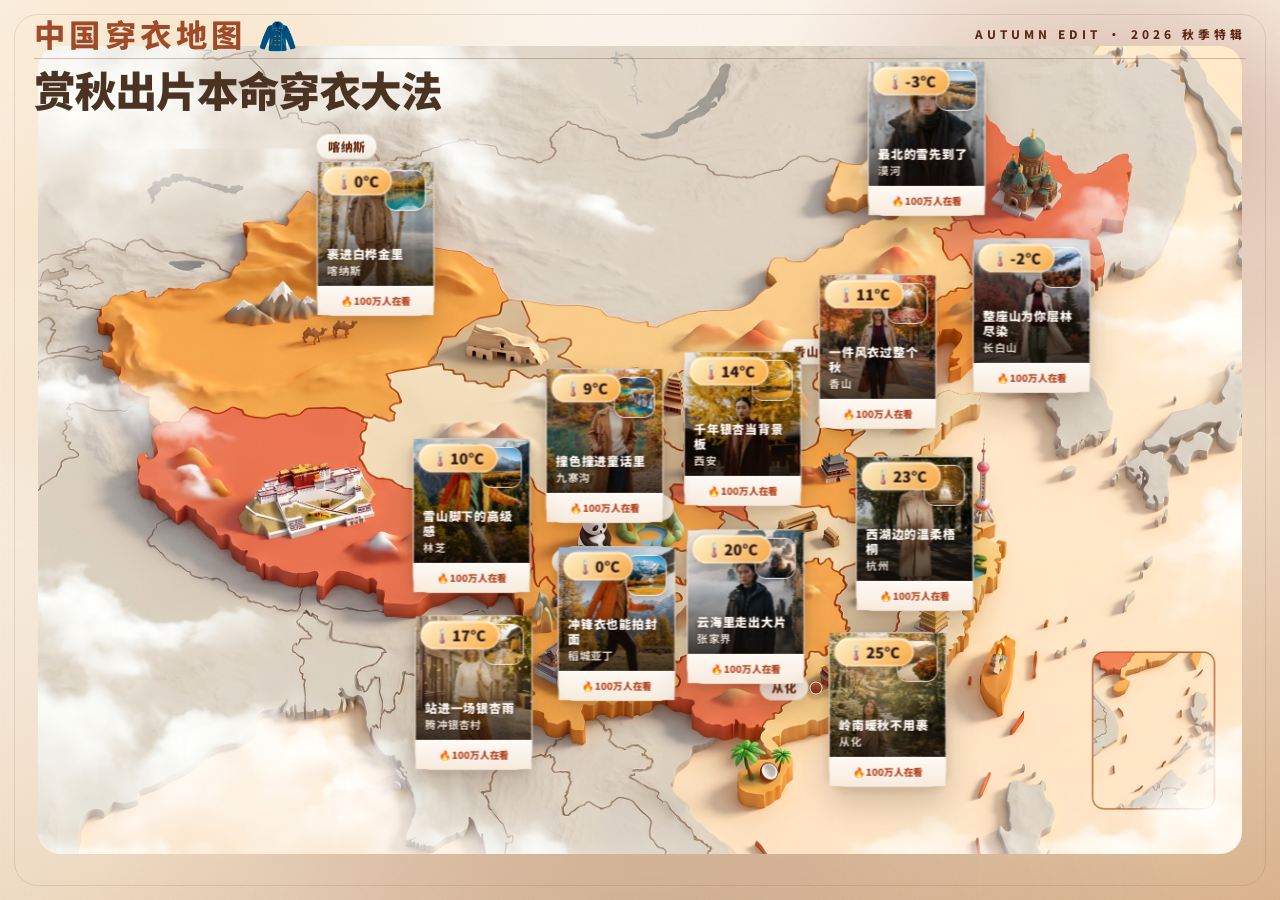
==== 200.html @ ecf8e958 "fix: allow outfit keywords to wrap Co-Authored-By: Aime <aime@bytedance.com> Change-Id: Ie2a9d6e471a" ====
<!DOCTYPE html>
<html lang="zh-CN">
<head>
  <meta charset="UTF-8" />
  <meta name="viewport" content="width=device-width, initial-scale=1.0" />
  <title>中国穿衣地图 🧥</title>
  <link rel="stylesheet" href="./styles.css?v=20260612-ui2" />
</head>
<body>
  <main class="landing-page">
    <div class="page-glow page-glow-left"></div>
    <div class="page-glow page-glow-right"></div>

    <div class="leaf leaf-a">🍁</div>
    <div class="leaf leaf-b">🍁</div>
    <div class="leaf leaf-c">🍁</div>
    <div class="leaf leaf-d">🍁</div>
    <div class="leaf leaf-e">🍁</div>

    <header class="hero-head">
      <div class="masthead-bar">
        <p class="map-name">中国穿衣地图 🧥</p>
        <p class="masthead-kicker">AUTUMN EDIT · 2026 秋季特辑</p>
      </div>
      <h1 class="main-title">赏秋出片本命穿衣大法</h1>
    </header>

    <section class="map-stage" id="mapStage">
      <div id="chinaMap" class="china-map" aria-label="中国地图与 TOP15 赏秋目的地"></div>
    </section>
  </main>

  <section class="detail-screen hidden" id="detailScreen">
    <div class="detail-backdrop"></div>
    <div class="detail-card-shell">
      <button class="back-btn" id="backBtn"><span class="back-btn-icon" aria-hidden="true">←</span>返回赏秋地图</button>
      <article class="travel-card travel-card-modal">
        <div class="travel-card-visual">
          <div class="scenic-frame">
            <div class="scenic-image" id="scenicImage"></div>
            <div class="scene-badge" id="sceneBadge"></div>
            <div class="scene-caption" id="sceneCaption"></div>
          </div>
          <div class="look-frame">
            <div class="look-photo-wrap">
              <img class="look-photo" id="lookImage" alt="出片 LOOK" />
              <span class="look-tag">本命穿搭</span>
            </div>
            <div class="look-copy">
              <p class="detail-kicker">OOTD 风格</p>
              <h3 id="lookTitle"></h3>
              <p id="lookDesc"></p>
            </div>
          </div>
        </div>
        <div class="travel-card-copy">
          <div class="travel-card-head">
            <div>
              <p class="detail-kicker" id="detailRegion"></p>
              <h2 id="detailTitle"></h2>
            </div>
            <div class="detail-time" id="detailTime"></div>
          </div>
          <p class="detail-summary" id="detailSummary"></p>
          <div class="detail-tags" id="detailTags"></div>
          <div class="detail-grid poster-grid">
            <article>
              <small>具体地址</small>
              <strong id="detailAddress"></strong>
            </article>
            <article>
              <small>最佳赏秋时间</small>
              <strong id="detailWindow"></strong>
            </article>
            <article>
              <small>穿搭关键词</small>
              <strong id="detailAdvice"></strong>
            </article>
          </div>
          <div class="detail-actions">
            <button class="detail-btn">🤝 测测我的天选之城</button>
            <button class="detail-btn">😝 测测我的本命穿搭</button>
          </div>
          <div class="commerce-products hidden" id="commerceProducts"></div>
        </div>
      </article>
    </div>
  </section>

  <script src="./app.js?v=20260612-ui3"></script>
</body>
</html>
---- styles.css ----
@import url('https://fonts.googleapis.com/css2?family=Noto+Sans+SC:wght@900&display=swap');

:root {
  --bg-top: #f7efe5;
  --bg-bottom: #d9b894;
  --ink: #241814;
  --muted: #6b5549;
  --accent: #9f4a28;
  --accent-deep: #5f2415;
  --gold: #d5a258;
  --line: rgba(95, 52, 28, 0.16);
  --panel: rgba(255, 250, 245, 0.78);
  --shadow: 0 42px 120px rgba(52, 25, 12, 0.24);
}

* { box-sizing: border-box; }
html, body { margin: 0; min-height: 100%; }
body {
  font-family: 'Noto Sans SC', sans-serif;
  color: var(--ink);
  background:
    radial-gradient(ellipse 60% 54% at 12% 6%, rgba(244, 209, 153, 0.46), transparent 56%),
    radial-gradient(ellipse 40% 38% at 84% 10%, rgba(125, 45, 26, 0.22), transparent 58%),
    radial-gradient(ellipse 62% 44% at 48% 78%, rgba(165, 83, 46, 0.22), transparent 62%),
    linear-gradient(180deg, rgba(255,248,241,0.68), rgba(255,248,241,0.08)),
    linear-gradient(145deg, #fcf6ee 0%, #f2dfc7 42%, #d8b18a 100%);
  overflow-x: hidden;
}
body::before {
  content: '';
  position: fixed;
  inset: 0;
  pointer-events: none;
  z-index: -2;
  background:
    linear-gradient(120deg, rgba(255,255,255,0.28), transparent 34%),
    linear-gradient(300deg, rgba(78, 24, 14, 0.10), transparent 36%),
    repeating-linear-gradient(90deg, rgba(255,255,255,0.05) 0 1px, transparent 1px 140px);
  mix-blend-mode: soft-light;
}
body::after {
  content: '';
  position: fixed;
  inset: 0;
  pointer-events: none;
  z-index: -1;
  background:
    radial-gradient(circle at 50% 16%, rgba(255,250,245,0.52), transparent 34%),
    radial-gradient(circle at 50% 120%, rgba(88,39,22,0.16), transparent 46%);
}
button { font: inherit; }

.landing-page {
  position: relative;
  height: 100vh;
  min-height: 0;
  padding: 14px;
  overflow: hidden;
  display: flex;
  flex-direction: column;
  justify-content: flex-start;
  isolation: isolate;
}
/* 纸质颗粒：让底色像高级杂志的哑光纸 */
.landing-page::before {
  content: '';
  position: absolute;
  inset: 0;
  z-index: 0;
  pointer-events: none;
  background-image: url("data:image/svg+xml,%3Csvg xmlns='http://www.w3.org/2000/svg' width='180' height='180'%3E%3Cfilter id='n'%3E%3CfeTurbulence type='fractalNoise' baseFrequency='0.82' numOctaves='2' stitchTiles='stitch'/%3E%3C/filter%3E%3Crect width='100%25' height='100%25' filter='url(%23n)'/%3E%3C/svg%3E");
  opacity: 0.055;
  mix-blend-mode: multiply;
}
/* 印刷开本细边框，强化杂志页质感 */
.landing-page::after {
  content: '';
  position: absolute;
  inset: 14px;
  z-index: 5;
  pointer-events: none;
  border: 1px solid rgba(122, 74, 43, 0.15);
  border-radius: 24px;
}
.page-glow {
  position: fixed;
  width: 320px;
  height: 320px;
  border-radius: 50%;
  filter: blur(42px);
  pointer-events: none;
  opacity: 0.5;
}
.page-glow-left { left: -100px; top: 18vh; background: rgba(232, 172, 92, 0.28); }
.page-glow-right { right: -90px; top: 6vh; background: rgba(122, 38, 28, 0.20); }

.leaf {
  position: absolute;
  z-index: 1;
  font-size: 34px;
  opacity: 0.52;
  filter: drop-shadow(0 8px 12px rgba(111, 64, 35, 0.16));
  pointer-events: none;
  animation: leafFloat 8s ease-in-out infinite;
}
.leaf-a { top: 124px; right: 240px; animation-delay: 0s; }
.leaf-b { top: 220px; right: 92px; font-size: 28px; animation-delay: 1.1s; }
.leaf-c { bottom: 168px; left: 54px; font-size: 26px; animation-delay: 1.8s; }
.leaf-d { bottom: 92px; right: 180px; font-size: 30px; animation-delay: 2.6s; }
.leaf-e { top: 340px; left: 220px; font-size: 24px; animation-delay: 3.4s; }
@keyframes leafFloat {
  0%, 100% { transform: translateY(0) rotate(-8deg); opacity: 0.42; }
  50% { transform: translateY(-10px) rotate(7deg); opacity: 0.68; }
}

.hero-head {
  position: relative;
  top: auto;
  left: auto;
  right: auto;
  z-index: 6;
  display: flex;
  flex-direction: column;
  align-items: flex-start;
  padding: 4px 20px 0;
  pointer-events: none;
  flex-shrink: 0;
}
/* 顶部眉栏：左 = 中国穿衣地图，右 = AUTUMN EDIT 英文眉题（杂志式横向版式） */
.masthead-bar {
  display: flex;
  justify-content: space-between;
  align-items: center;
  gap: 16px;
  width: 100%;
  padding-bottom: 9px;
  border-bottom: 1px solid rgba(122, 74, 43, 0.32);
  margin-bottom: 10px;
}
.masthead-kicker {
  margin: 0;
  display: block;
  color: var(--accent-deep);
  font-size: clamp(11.5px, 0.92vw, 14px);
  font-weight: 800;
  letter-spacing: 0.34em;
  text-transform: uppercase;
  padding: 0;
  border-bottom: none;
}
.map-name {
  margin: 0;
  color: var(--accent);
  font-size: clamp(24px, 2.45vw, 38px);
  font-weight: 800;
  letter-spacing: 0.14em;
  line-height: 1;
  text-align: right;
}
.main-title {
  margin: 0;
  max-width: min(72vw, 720px);
  color: #4A3322;
  font-family: 'Noto Sans SC', 'Arial Narrow', 'Helvetica Neue Condensed', 'Impact', sans-serif;
  font-size: clamp(32px, 3.25vw, 50px);
  font-weight: 900;
  font-stretch: condensed;
  letter-spacing: -0.02em;
  line-height: 0.98;
  white-space: nowrap;
  text-rendering: geometricPrecision;
  -webkit-font-smoothing: antialiased;
}
.map-stage {
  position: absolute;
  inset: 0;
  width: 100%;
  height: 100%;
  min-height: 0;
  margin: 0;
  overflow: hidden;
  z-index: 2;
  display: flex;
  align-items: center;
  justify-content: center;
}
.china-map {
  position: relative;
  width: 100%;
  height: 100%;
  overflow: visible;
  display: flex;
  align-items: center;
  justify-content: center;
}
.map-shell {
  position: relative;
  /* 整体「包含式」适配：把整张地图（含最南端从化、腾冲卡片）等比缩小，
     完整收进桌面一屏 (100vh) 内并居中展示；0.94 为四周留白系数。
     缩放只改变 .map-shell 的外部尺寸，内部底图、引线、卡片、点位
     仍以同一坐标容器等比联动，相对位置保持不变。 */
  width: min(calc(100vw * 0.94), calc(100vh * 0.94 * 1.490566));
  height: min(calc(100vh * 0.94), calc(100vw * 0.94 / 1.490566));
  max-width: none;
  max-height: none;
  aspect-ratio: 2528 / 1696;
  overflow: visible;
  -webkit-mask-image: none;
  mask-image: none;
}
/* 顶层角色图层：与 .map-shell 完全等尺寸、同样居中叠放，但脱离地图的 stacking context，
   z-index 设为页面内最高层，确保兜兜与小女孩全屏跑动时不被标题、卡片、任何组件遮挡。 */
.runner-layer {
  position: absolute;
  left: 50%;
  top: 50%;
  width: min(calc(100vw * 0.94), calc(100vh * 0.94 * 1.490566));
  height: min(calc(100vh * 0.94), calc(100vw * 0.94 / 1.490566));
  transform: translate(-50%, -50%);
  pointer-events: none;
  overflow: visible;
  z-index: 9999;
}
/* 地图底图、SVG 引线、HTML 卡片与点位都挂在 .map-shell 内，随同一个坐标容器整体等比放大。 */
.map-base {
  display: block;
  width: 100%;
  height: 100%;
  object-fit: contain;
  border-radius: 22px;
  mix-blend-mode: normal;
  filter: saturate(1.05) contrast(1.02);
}
.map-overlay {
  position: absolute;
  inset: 0;
  width: 100%;
  height: 100%;
}
.map-overlay { pointer-events: none; }
.map-card-layer { pointer-events: none; }

.map-cards-html {
  position: absolute;
  inset: 0;
  z-index: 7;
  pointer-events: none;
  overflow: visible;
}
/* 引线层：从点位钉指向对应卡片，落在底图之上、卡片之下（描边样式写在 SVG 属性上） */
.map-leaders {
  position: absolute;
  inset: 0;
  width: 100%;
  height: 100%;
  z-index: 1;
  pointer-events: none;
  overflow: visible;
}
.mini-card-pos {
  position: absolute;
  pointer-events: auto;
  z-index: 8;
  overflow: visible;
}
/* HTML 点位层：低于卡片层，避免点位标签压住卡片温度角标 */
.map-pins {
  position: absolute;
  inset: 0;
  pointer-events: none;
  z-index: 6;
}
.map-pin {
  position: absolute;
  display: inline-flex;
  align-items: center;
  justify-content: center;
  transform: translate(-50%, -50%);
  transform-origin: center;
  pointer-events: auto;
  z-index: 2;
  border: none;
  background: none;
  padding: 0;
  cursor: pointer;
  transition: transform 0.22s ease, filter 0.22s ease;
  animation: pinBreath 2.8s ease-in-out infinite;
}
.map-pin::before {
  content: '';
  position: absolute;
  left: 6px;
  top: 50%;
  width: 14px;
  height: 14px;
  border-radius: 50%;
  background: rgba(157, 69, 43, 0.32);
  transform: translate(-50%, -50%);
  animation: pinPulse 1.65s ease-out infinite;
  z-index: -1;
}
.pin-dot {
  position: relative;
  flex: 0 0 auto;
  width: 13px;
  height: 13px;
  border-radius: 50%;
  background: linear-gradient(180deg, #b95b32, #742d1a);
  border: 1.5px solid rgba(255, 250, 244, 0.96);
  box-shadow: 0 2px 8px rgba(60, 30, 14, 0.3), 0 0 0 5px rgba(157, 69, 43, 0.12);
}
.pin-label {
  position: absolute;
  left: 50%;
  bottom: 14px;
  display: inline-flex;
  align-items: center;
  justify-content: center;
  min-height: 26px;
  padding: 4px 11px;
  border-radius: 999px;
  background: linear-gradient(180deg, rgba(255,252,248,0.92), rgba(251,243,233,0.88));
  backdrop-filter: blur(8px);
  border: 1px solid rgba(161, 109, 79, 0.18);
  color: #6f321b;
  font-size: 12px;
  font-weight: 900;
  line-height: 1;
  letter-spacing: 0.03em;
  white-space: nowrap;
  transform: translateX(-50%);
  box-shadow: 0 8px 18px rgba(70, 39, 20, 0.14);
}
.pin-side-top .pin-label {
  left: 50%;
  bottom: 14px;
  transform: translateX(-50%);
}
.pin-side-bottom .pin-label {
  left: 50%;
  top: 14px;
  bottom: auto;
  transform: translateX(-50%);
}
.pin-side-left .pin-label {
  right: 14px;
  left: auto;
  top: 50%;
  bottom: auto;
  transform: translateY(-50%);
}
.pin-side-right .pin-label {
  left: 14px;
  top: 50%;
  bottom: auto;
  transform: translateY(-50%);
}
.map-pin:hover {
  transform: translate(-50%, -50%) scale(1.14);
  filter: drop-shadow(0 10px 18px rgba(92, 43, 22, 0.26));
}
@keyframes pinBreath {
  0%, 100% { filter: drop-shadow(0 0 0 rgba(157, 69, 43, 0)); }
  50% { filter: drop-shadow(0 0 13px rgba(157, 69, 43, 0.26)); }
}
@keyframes pinPulse {
  0% { width: 14px; height: 14px; opacity: 0.78; }
  72% { width: 48px; height: 48px; opacity: 0.08; }
  100% { width: 54px; height: 54px; opacity: 0; }
}

.map-floating-card {
  position: absolute;
  width: 680px;
  display: grid;
  grid-template-columns: 0.92fr 0.64fr 1.04fr;
  gap: 12px;
  padding: 16px;
  border-radius: 28px;
  background: linear-gradient(180deg, rgba(255,249,243,0.98), rgba(248,241,233,0.96));
  border: 1px solid rgba(103, 68, 44, 0.12);
  box-shadow: 0 30px 80px rgba(67, 41, 22, 0.18);
  pointer-events: auto;
  z-index: 8;
  transform-origin: 50% 54%;
  animation: cardMagazineIn 0.46s cubic-bezier(0.18, 0.86, 0.28, 1.18) both;
  will-change: transform, opacity;
}
.map-floating-card::after {
  content: '';
  position: absolute;
  width: 18px;
  height: 18px;
  background: rgba(255,249,243,0.98);
  border-right: 1px solid rgba(103, 68, 44, 0.12);
  border-bottom: 1px solid rgba(103, 68, 44, 0.12);
  transform: rotate(45deg);
}
.map-floating-card[data-arrow='left']::after {
  left: -9px;
  top: 52%;
  margin-top: -9px;
}
.map-floating-card[data-arrow='right']::after {
  right: -9px;
  top: 52%;
  margin-top: -9px;
}
.map-floating-card[data-arrow='bottom']::after {
  bottom: -9px;
  left: 50%;
  margin-left: -9px;
}
.map-floating-card[data-arrow='top']::after {
  top: -9px;
  left: 50%;
  margin-left: -9px;
}
@keyframes cardMagazineIn {
  0% {
    opacity: 0;
    transform: translateY(18px) scale(0.9) rotateX(8deg);
  }
  62% {
    opacity: 1;
    transform: translateY(-3px) scale(1.025) rotateX(0deg);
  }
  100% {
    opacity: 1;
    transform: translateY(0) scale(1) rotateX(0deg);
  }
}
.card-close {
  position: absolute;
  top: 14px;
  right: 14px;
  width: 34px;
  height: 34px;
  border-radius: 50%;
  border: 1px solid rgba(108, 72, 47, 0.12);
  background: rgba(255,255,255,0.82);
  color: var(--muted);
  display: inline-flex;
  align-items: center;
  justify-content: center;
  cursor: pointer;
}
.card-scenic,
.card-look,
.card-copy {
  min-width: 0;
}
.card-scenic {
  position: relative;
  min-height: 248px;
  border-radius: 22px;
  overflow: hidden;
  background: rgba(255,255,255,0.6);
  border: 1px solid rgba(110, 75, 48, 0.10);
}
.card-scenic-image {
  position: absolute;
  inset: 0;
  background-size: cover;
  background-position: center;
  transform: scale(1.01);
  transition: transform 0.8s cubic-bezier(0.19, 1, 0.22, 1), filter 0.8s ease;
}
.card-scenic-image::after {
  content: '';
  position: absolute;
  inset: 0;
  background: linear-gradient(180deg, rgba(26,18,12,0.02), rgba(26,18,12,0.30));
}
.map-floating-card:hover .card-scenic-image {
  transform: scale(1.08);
  filter: saturate(1.08) contrast(1.03);
}
.card-scene-badge {
  position: absolute;
  left: 16px;
  bottom: 16px;
  z-index: 2;
  padding: 8px 12px;
  border-radius: 999px;
  background: rgba(255, 248, 241, 0.90);
  color: var(--accent-deep);
  border: 1px solid rgba(121, 83, 55, 0.12);
  font-size: 13px;
}
.card-look {
  padding: 14px;
  border-radius: 22px;
  background: linear-gradient(180deg, rgba(248,241,233,0.98), rgba(240,230,218,0.96));
  border: 1px solid rgba(110, 75, 48, 0.10);
  display: flex;
  flex-direction: column;
  gap: 10px;
}
.card-look .look-figure {
  height: 196px;
  border-radius: 18px;
}
.card-look h3,
.look-copy h3 {
  margin: 4px 0 6px;
  font-family: 'Noto Serif SC', 'Songti SC', serif;
  font-size: clamp(18px, 1.65vw, 22px);
  line-height: 1.08;
  letter-spacing: -0.02em;
  white-space: nowrap;
}
.card-look p,
.look-copy p,
.detail-summary {
  color: var(--muted);
  line-height: 1.72;
}
.look-copy p {
  font-size: clamp(12px, 1.05vw, 14px);
  line-height: 1.35;
  white-space: nowrap;
}
.card-copy {
  padding: 4px 2px 2px 0;
}
.card-copy h2,
.travel-card-head h2 {
  margin: 0;
  font-family: 'Noto Serif SC', 'Songti SC', serif;
  font-size: clamp(28px, 3vw, 42px);
  line-height: 1.04;
}
.card-head,
.travel-card-head {
  position: relative;
  z-index: 4;
  display: flex;
  justify-content: space-between;
  gap: 14px;
  align-items: flex-end;
  isolation: isolate;
}
.detail-kicker {
  margin: 0 0 12px;
  color: var(--accent);
  font-size: 13px;
  letter-spacing: 0.2em;
  text-transform: uppercase;
  font-weight: 800;
}
.detail-time {
  color: var(--accent-deep);
  font-size: clamp(20px, 2.1vw, 28px);
  font-weight: 900;
  line-height: 1;
  white-space: nowrap;
}
.detail-tags {
  position: relative;
  z-index: 1;
  display: flex;
  flex-wrap: wrap;
  gap: 10px;
  margin: 20px 0 22px;
  clear: both;
}
.detail-tags span {
  padding: 9px 14px;
  border-radius: 999px;
  background: rgba(255,255,255,0.88);
  border: 1px solid rgba(121, 83, 55, 0.12);
  color: var(--accent);
  font-size: 14px;
}
.poster-grid,
.card-grid {
  display: grid;
  grid-template-columns: repeat(3, minmax(0, 1fr));
  gap: 12px;
}
.map-floating-card .card-grid {
  grid-template-columns: repeat(2, minmax(0, 1fr));
}
.map-floating-card .card-grid article:last-child {
  grid-column: 1 / -1;
}
.poster-grid article,
.card-grid article {
  padding: 18px;
  border-radius: 20px;
  background: linear-gradient(180deg, rgba(255,255,255,0.82), rgba(252,246,239,0.72));
  border: 1px solid rgba(98, 66, 43, 0.10);
  box-shadow: inset 0 1px 0 rgba(255,255,255,0.62);
}
.poster-grid small,
.card-grid small {
  display: block;
  margin-bottom: 9px;
  color: var(--muted);
  font-size: 13px;
  letter-spacing: 0.05em;
}
.poster-grid strong,
.card-grid strong {
  line-height: 1.7;
  font-size: 16px;
}
#detailAdvice {
  display: block;
  white-space: normal;
  word-break: break-word;
  overflow-wrap: anywhere;
}
.detail-btn,
.card-more-btn,
.back-btn {
  border: none;
  cursor: pointer;
  border-radius: 999px;
  display: inline-flex;
  align-items: center;
  justify-content: center;
  gap: 8px;
}
.detail-actions {
  display: grid;
  grid-template-columns: repeat(2, minmax(0, 1fr));
  gap: 10px;
  margin-top: 20px;
}
.detail-actions .detail-btn {
  width: 100%;
  min-width: 0;
  margin-top: 0;
  padding-left: 12px;
  padding-right: 12px;
  white-space: nowrap;
  overflow: hidden;
  text-overflow: ellipsis;
}
.card-more-btn,
.detail-btn {
  margin-top: 20px;
  padding: 15px 24px;
  color: #fff8f1;
  font-size: 15px;
  font-weight: 800;
  background: linear-gradient(135deg, #b05431, #6f2818);
  box-shadow: 0 20px 34px rgba(117, 50, 32, 0.26);
}

.look-frame {
  padding: 20px 18px;
  display: flex;
  flex-direction: column;
  justify-content: flex-start;
  gap: 16px;
  background: linear-gradient(180deg, rgba(250,244,236,0.98), rgba(241,231,220,0.98));
  border-radius: 28px;
  overflow: hidden;
  border: 1px solid rgba(110, 75, 48, 0.10);
}
.look-photo-wrap {
  position: relative;
  width: 100%;
  flex: 1;
  min-height: 360px;
  border-radius: 22px;
  overflow: hidden;
  background: rgba(237,225,210,0.6);
  box-shadow: inset 0 0 0 1px rgba(110,75,48,0.08);
}
.look-photo {
  width: 100%;
  height: 100%;
  object-fit: cover;
  object-position: center 18%;
  display: block;
}
.look-tag {
  position: absolute;
  top: 16px;
  left: 16px;
  padding: 8px 15px;
  border-radius: 999px;
  font-size: 14px;
  font-weight: 800;
  letter-spacing: 0.05em;
  color: #fffaf4;
  background: rgba(142, 74, 45, 0.92);
  box-shadow: 0 8px 18px rgba(60,30,14,0.32);
}
.look-copy { padding: 4px 4px 0; }

.detail-screen {
  position: fixed;
  inset: 0;
  z-index: 30;
  overflow-y: auto;
  -webkit-overflow-scrolling: touch;
}
.hidden { display: none !important; }
.detail-backdrop {
  position: absolute;
  inset: 0;
  background: rgba(28, 18, 12, 0.52);
  backdrop-filter: blur(22px) saturate(1.08);
}
.detail-card-shell {
  position: relative;
  width: min(1240px, calc(100vw - 36px));
  margin: 24px auto;
}
.back-btn {
  margin-bottom: 16px;
  padding: 13px 20px;
  color: var(--ink);
  font-size: 15px;
  font-weight: 700;
  background: rgba(255,255,255,0.82);
  border: 1px solid rgba(98, 66, 43, 0.12);
}
.back-btn-icon {
  display: inline-flex;
  align-items: center;
  justify-content: center;
  width: 1.1em;
  font-size: 18px;
  line-height: 1;
}
.travel-card {
  display: grid;
  grid-template-columns: 1.03fr 0.97fr;
  gap: 26px;
  padding: 26px;
  border-radius: 36px;
  background: linear-gradient(180deg, rgba(255,250,245,0.9), rgba(247,238,228,0.82));
  backdrop-filter: blur(18px) saturate(1.05);
  border: 1px solid rgba(103, 68, 44, 0.12);
  box-shadow: var(--shadow);
}
.travel-card-visual {
  display: grid;
  grid-template-columns: 1.15fr 0.85fr;
  gap: 16px;
}
.scenic-frame {
  position: relative;
  min-height: 520px;
  border-radius: 28px;
  overflow: hidden;
  background: rgba(255,255,255,0.62);
  border: 1px solid rgba(110, 75, 48, 0.10);
}
.scenic-image {
  position: absolute;
  inset: 0;
  background-size: cover;
  background-position: center;
}
.scenic-image::after {
  content: '';
  position: absolute;
  inset: 0;
  background: linear-gradient(180deg, rgba(26,18,12,0.02), rgba(26,18,12,0.28));
}
.scene-badge {
  position: absolute;
  left: 20px;
  bottom: 20px;
  z-index: 2;
  padding: 10px 15px;
  border-radius: 999px;
  background: rgba(255, 248, 241, 0.88);
  color: var(--accent-deep);
  border: 1px solid rgba(121, 83, 55, 0.12);
  font-size: 14px;
  font-weight: 700;
}
.scene-caption {
  position: absolute;
  left: 16px;
  right: 16px;
  bottom: 86px;
  z-index: 2;
  color: #fff8f1;
  font-size: clamp(13px, 1.08vw, 15px);
  font-weight: 700;
  letter-spacing: 0.01em;
  line-height: 1.2;
  white-space: nowrap;
  text-shadow: 0 2px 10px rgba(26,14,6,0.6);
}
.travel-card-copy {
  position: relative;
  z-index: 2;
  padding: 10px 10px 8px 0;
}

@media (max-width: 1280px) {
  .map-floating-card {
    width: 640px;
    grid-template-columns: 0.9fr 0.76fr 1fr;
  }
}
@media (max-width: 1100px) {
  .travel-card,
  .travel-card-visual,
  .poster-grid,
  .card-grid,
  .map-floating-card {
    grid-template-columns: 1fr;
  }
  .map-floating-card {
    width: 340px;
    gap: 12px;
  }
  .card-scenic { min-height: 180px; }
  .card-look .look-figure { height: 180px; }
  .scenic-frame { min-height: 340px; }
}
@media (max-width: 900px) {
  .landing-page { padding: 14px; }
  .hero-head {
    left: 16px;
    right: 16px;
    max-width: none;
    align-items: flex-start;
    text-align: left;
  }
  .hero-head > * {
    align-self: flex-start;
    margin-left: 0;
    margin-right: 0;
    text-align: left;
  }
  .masthead-kicker { display: block; }
  .map-stage { height: auto; min-height: 0; margin-top: 0; }
  .map-name { font-size: 32px; }
  .main-title {
    max-width: calc(100vw - 32px);
    font-size: clamp(24px, 5.8vw, 42px);
    letter-spacing: -0.04em;
  }
  .map-shell { width: 100%; margin-left: 0; }
  .runner-layer { width: 100%; }
  .detail-card-shell { width: calc(100vw - 16px); }
  .travel-card { padding: 16px; border-radius: 24px; }
  .travel-card-head h2 {
    font-size: clamp(24px, 7.2vw, 30px);
    white-space: nowrap;
    letter-spacing: -0.04em;
  }
  .look-copy h3 { font-size: 20px; }
  .look-copy p { font-size: 13px; }
  .leaf { display: none; }
}
@media (max-width: 640px) {
  .hero-head {
    left: 16px;
    right: 16px;
  }
  .main-title { font-size: clamp(22px, 5.6vw, 34px); letter-spacing: -0.05em; }
  .map-stage { min-height: 0; }
  .look-figure { height: 260px; }
  .scenic-frame { min-height: 280px; }
  .travel-card-head {
    gap: 8px;
    align-items: flex-start;
    flex-wrap: wrap;
  }
  .travel-card-head > div:first-child {
    min-width: 0;
    flex: 1 1 100%;
  }
  .travel-card-head h2 { font-size: clamp(22px, 6.6vw, 26px); }
  .detail-time { font-size: 18px; }
  .scene-caption {
    left: 12px;
    right: 12px;
    bottom: 52px;
    font-size: 12px;
    letter-spacing: -0.01em;
  }
  .look-copy h3 { font-size: 18px; }
  .look-copy p { font-size: 12px; letter-spacing: -0.02em; }
  .map-floating-card {
    width: min(320px, calc(100vw - 24px));
  }
}

/* ===== 迷你杂志卡（TOP20 同屏，贴点位 · LOOK 大片 + 情绪短句 + 气温 + 气象特效） ===== */
.connector-layer line { opacity: 1; }
.card-layer { pointer-events: none; }
.mini-card-fo { overflow: visible; pointer-events: auto; }

.mini-card {
  position: relative;
  width: 100%;
  height: 100%;
  display: flex;
  flex-direction: column;
  border-radius: 18px;
  background:
    linear-gradient(180deg, rgba(255,252,248,0.88), rgba(245,234,222,0.82)),
    rgba(255,250,244,0.82);
  backdrop-filter: blur(14px) saturate(1.04);
  border: 1px solid rgba(116, 80, 53, 0.18);
  box-shadow: 0 18px 34px rgba(70, 40, 20, 0.22), 0 3px 10px rgba(70, 40, 20, 0.12), inset 0 1px 0 rgba(255,255,255,0.5);
  font-family: inherit;
  cursor: pointer;
  overflow: visible;
  transform: scale(0.975);
  transform-origin: center;
  transition: transform 0.2s ease, box-shadow 0.2s ease;
}
.mini-card:hover {
  transform: translateY(-5px) scale(1.01);
  box-shadow: 0 22px 40px rgba(78, 44, 22, 0.26), 0 8px 18px rgba(78,44,22,0.12);
  z-index: 5;
}

/* 主图：LOOK 街拍硬照 */
.mini-photo {
  position: relative;
  flex: 1;
  min-height: 0;
  overflow: hidden;
}
.mini-look-img {
  width: 100%;
  height: 100%;
  object-fit: cover;
  object-position: center 20%;
  display: block;
}
.mini-photo::after {
  content: '';
  position: absolute;
  inset: 0;
  z-index: 1;
  background:
    linear-gradient(180deg, rgba(20,12,6,0.06) 10%, rgba(20,12,6,0.16) 42%, rgba(20,12,6,0.78) 100%),
    linear-gradient(125deg, rgba(255,255,255,0.18), transparent 32%);
}

/* 气温角标：挂在卡片整体上，不再放进 .mini-photo，避免被图片容器 overflow:hidden 与圆角裁切 */
.mini-chips {
  position: absolute;
  top: 6px;
  left: 6px;
  z-index: 8;
  display: flex;
  flex-direction: column;
  gap: 5px;
  align-items: flex-start;
  pointer-events: none;
}
.mini-temp {
  display: inline-flex;
  align-items: center;
  min-width: max-content;
  padding: 6px 12px;
  border-radius: 999px;
  font-size: clamp(12px, 1.28vw, 15px);
  line-height: 1;
  font-weight: 950;
  color: #2b1208;
  white-space: nowrap;
  border: 1px solid rgba(255, 255, 255, 0.92);
  box-shadow:
    0 8px 18px rgba(42, 18, 8, 0.34),
    0 0 0 2px rgba(255, 196, 82, 0.24),
    inset 0 1px 0 rgba(255, 255, 255, 0.82);
  background: linear-gradient(135deg, rgba(255, 244, 205, 0.98), rgba(255, 173, 67, 0.94));
  backdrop-filter: blur(8px) saturate(1.35);
  letter-spacing: 0.02em;
  text-shadow: 0 1px 0 rgba(255, 255, 255, 0.58);
}
/* 秋景小图角标 */
.mini-scenic {
  position: absolute;
  top: 8px;
  right: 8px;
  z-index: 3;
  width: 42px;
  height: 42px;
  border-radius: 11px;
  overflow: hidden;
  border: 1px solid rgba(255,250,244,0.95);
  box-shadow: 0 3px 8px rgba(50,26,12,0.24);
}
.mini-scenic img { width: 100%; height: 100%; object-fit: cover; display: block; }

/* 主图底部说明：情绪短句为主、地名为次级 */
.mini-caption {
  position: absolute;
  left: 10px;
  right: 10px;
  bottom: 9px;
  z-index: 3;
  display: flex;
  flex-direction: column;
  gap: 3px;
}
.mini-caption .mini-vibe {
  font-size: 12.5px;
  font-weight: 900;
  font-style: normal;
  color: #fffaf4;
  line-height: 1.24;
  letter-spacing: 0;
  text-shadow: 0 2px 8px rgba(30,14,4,0.72);
}
.mini-caption .mini-name {
  font-size: 11px;
  font-style: normal;
  font-weight: 700;
  color: rgba(255,244,232,0.88);
  line-height: 1.2;
  letter-spacing: 0.05em;
  text-shadow: 0 1px 5px rgba(30,14,4,0.7);
  white-space: nowrap;
  overflow: hidden;
  text-overflow: ellipsis;
}
/* 卡片底栏 CTA */
.mini-foot {
  flex: 0 0 auto;
  display: flex;
  align-items: center;
  justify-content: center;
  gap: 4px;
  padding: 7px 6px 8px;
  background: linear-gradient(180deg, rgba(255,251,246,0.96), rgba(248,236,223,0.96));
}
.mini-foot .mini-go {
  font-size: 10px;
  font-weight: 900;
  color: #b54824;
  white-space: nowrap;
  letter-spacing: 0;
}
/* 地图点位编号 */
.point-no {
  font-family: 'Noto Sans SC', sans-serif;
  font-size: 9.5px;
  font-weight: 800;
  fill: #fffaf4;
  pointer-events: none;
}

.commerce-products {
  margin-top: 18px;
  display: grid;
  grid-template-columns: repeat(3, minmax(0, 1fr));
  gap: 12px;
}
.commerce-product-card {
  overflow: hidden;
  border-radius: 18px;
  background: rgba(255,255,255,0.88);
  border: 1px solid rgba(121, 83, 55, 0.12);
  box-shadow: 0 14px 28px rgba(70, 40, 20, 0.14);
}
.commerce-product-card img {
  width: 100%;
  aspect-ratio: 3 / 4;
  object-fit: cover;
  display: block;
}
.commerce-product-copy {
  padding: 10px 10px 12px;
}
.commerce-product-copy strong {
  display: block;
  color: var(--ink);
  font-size: 13px;
  line-height: 1.35;
  min-height: 35px;
}
.commerce-product-copy span {
  display: inline-flex;
  margin-top: 8px;
  padding: 4px 8px;
  border-radius: 999px;
  color: #fff8f1;
  font-size: 14px;
  font-weight: 900;
  background: linear-gradient(135deg, #d4522b, #8a2f1b);
}

/* ===== 气象特效（高寒飘雪/冰晶 · 中温落叶 · 暖秋金色光晕） ===== */
.wx {
  position: absolute;
  inset: 0;
  z-index: 2;
  pointer-events: none;
  overflow: hidden;
}
/* 飘雪 / 冰晶 */
.wx-snow i {
  position: absolute;
  top: -12%;
  width: 4px;
  height: 4px;
  border-radius: 50%;
  background: rgba(255,255,255,0.95);
  box-shadow: 0 0 5px rgba(220,238,255,0.9);
  animation: snowFall linear infinite;
}
.wx-snow i:nth-child(1) { left: 10%; animation-duration: 4.2s; animation-delay: 0s; }
.wx-snow i:nth-child(2) { left: 26%; animation-duration: 5.6s; animation-delay: 0.8s; width: 3px; height: 3px; }
.wx-snow i:nth-child(3) { left: 42%; animation-duration: 4.8s; animation-delay: 1.6s; }
.wx-snow i:nth-child(4) { left: 56%; animation-duration: 6.2s; animation-delay: 0.4s; width: 5px; height: 5px; }
.wx-snow i:nth-child(5) { left: 70%; animation-duration: 4.5s; animation-delay: 2.1s; width: 3px; height: 3px; }
.wx-snow i:nth-child(6) { left: 84%; animation-duration: 5.9s; animation-delay: 1.1s; }
.wx-snow i:nth-child(7) { left: 92%; animation-duration: 4.0s; animation-delay: 2.6s; width: 3px; height: 3px; }
@keyframes snowFall {
  0% { transform: translateY(-14px) translateX(0); opacity: 0; }
  12% { opacity: 1; }
  100% { transform: translateY(150px) translateX(10px); opacity: 0.1; }
}
/* 落叶飘动 */
.wx-leaf i {
  position: absolute;
  top: -12%;
  width: 7px;
  height: 7px;
  background: linear-gradient(135deg, #e0913f, #b5532a);
  border-radius: 0 72% 0 72%;
  opacity: 0.9;
  animation: leafDrift linear infinite;
}
.wx-leaf i:nth-child(1) { left: 14%; animation-duration: 5.4s; animation-delay: 0s; }
.wx-leaf i:nth-child(2) { left: 34%; animation-duration: 6.8s; animation-delay: 1.3s; width: 6px; height: 6px; }
.wx-leaf i:nth-child(3) { left: 54%; animation-duration: 5.9s; animation-delay: 0.6s; }
.wx-leaf i:nth-child(4) { left: 72%; animation-duration: 7.2s; animation-delay: 2.0s; width: 8px; height: 8px; }
.wx-leaf i:nth-child(5) { left: 88%; animation-duration: 6.0s; animation-delay: 1.0s; width: 6px; height: 6px; }
@keyframes leafDrift {
  0% { transform: translateY(-14px) translateX(0) rotate(0deg); opacity: 0; }
  14% { opacity: 1; }
  100% { transform: translateY(150px) translateX(16px) rotate(240deg); opacity: 0.12; }
}
/* 暖秋金色光晕 */
.wx-glow {
  background: radial-gradient(circle at 50% 42%, rgba(255,198,96,0.42), rgba(255,198,96,0) 62%);
  mix-blend-mode: screen;
  animation: glowPulse 3.6s ease-in-out infinite;
}
@keyframes glowPulse {
  0%, 100% { opacity: 0.4; }
  50% { opacity: 0.92; }
}
@media (prefers-reduced-motion: reduce) {
  .wx-snow i, .wx-leaf i, .wx-glow { animation: none; }
  .wx-snow i, .wx-leaf i { opacity: 0.5; }
}

.map-runner {
  --runner-direction: 1;
  position: absolute;
  z-index: 7;
  width: clamp(118px, 13vw, 156px);
  height: clamp(86px, 10vw, 124px);
  pointer-events: none;
  transform: translate(-50%, -88%) scaleX(var(--runner-direction));
  transform-origin: 50% 92%;
  filter: drop-shadow(0 16px 18px rgba(66, 35, 18, 0.18));
  transition: filter 0.22s ease;
}
.runner-doll {
  position: relative;
  z-index: 2;
  width: 100%;
  height: 100%;
  overflow: visible;
  transform-origin: 50% 92%;
  animation: runnerIdle 2.8s ease-in-out infinite;
}
.runner-shadow {
  position: absolute;
  left: 50%;
  bottom: 3px;
  z-index: 1;
  width: 62%;
  height: 14%;
  border-radius: 50%;
  background: radial-gradient(ellipse at center, rgba(48, 28, 14, 0.34) 0%, rgba(48, 28, 14, 0.16) 52%, rgba(48, 28, 14, 0) 78%);
  filter: blur(2px);
  transform: translateX(-50%) rotate(-4deg);
  animation: runnerShadowIdle 2.8s ease-in-out infinite;
}
.runner-tilt {
  transform-origin: 50% 82%;
}
.runner-arm,
.runner-leg {
  transform-box: fill-box;
  transform-origin: 50% 16%;
}
.runner-arm-left { transform-origin: 72% 16%; }
.runner-arm-right { transform-origin: 28% 16%; }
.runner-leg-left,
.runner-leg-right { transform-origin: 50% 4%; }
.map-runner.is-running {
  filter: drop-shadow(0 20px 18px rgba(66, 35, 18, 0.22));
}
.map-runner.is-running .runner-doll {
  animation: runnerBob 0.42s ease-in-out infinite;
}
.map-runner.is-running .runner-shadow {
  animation: runnerShadowRun 0.42s ease-in-out infinite;
}
.map-runner.is-running .runner-tilt {
  animation: runnerLean 0.42s ease-in-out infinite;
}
.map-runner.is-running .runner-arm-left,
.map-runner.is-running .runner-leg-right {
  animation: runnerSwingForward 0.42s ease-in-out infinite;
}
.map-runner.is-running .runner-arm-right,
.map-runner.is-running .runner-leg-left {
  animation: runnerSwingBack 0.42s ease-in-out infinite;
}
.map-runner.has-arrived .runner-doll {
  animation: runnerArrive 0.22s ease-out;
}
@keyframes runnerIdle {
  0%, 100% { transform: translateY(0) rotate(-1deg); }
  50% { transform: translateY(-4px) rotate(1deg); }
}
@keyframes runnerShadowIdle {
  0%, 100% { opacity: 0.72; transform: translateX(-50%) scale(1) rotate(-4deg); }
  50% { opacity: 0.52; transform: translateX(-50%) scale(0.86) rotate(-4deg); }
}
@keyframes runnerBob {
  0%, 100% { transform: translateY(0) rotate(-3deg); }
  50% { transform: translateY(-9px) rotate(3deg); }
}
@keyframes runnerShadowRun {
  0%, 100% { opacity: 0.8; transform: translateX(-50%) scale(1.08) rotate(-4deg); }
  50% { opacity: 0.42; transform: translateX(-50%) scale(0.72) rotate(-4deg); }
}
@keyframes runnerLean {
  0%, 100% { transform: rotate(-2deg); }
  50% { transform: rotate(4deg); }
}
@keyframes runnerSwingForward {
  0%, 100% { transform: rotate(18deg); }
  50% { transform: rotate(-22deg); }
}
@keyframes runnerSwingBack {
  0%, 100% { transform: rotate(-22deg); }
  50% { transform: rotate(18deg); }
}
@keyframes runnerArrive {
  0% { transform: translateY(-4px) scale(1.02); }
  100% { transform: translateY(0) scale(1); }
}
@media (max-width: 900px) {
  .map-runner {
    width: clamp(52px, 10vw, 74px);
    height: clamp(68px, 13vw, 96px);
  }
}
@media (prefers-reduced-motion: reduce) {
  .runner-doll,
  .runner-shadow,
  .map-runner.is-running .runner-doll,
  .map-runner.is-running .runner-shadow,
  .map-runner.is-running .runner-tilt,
  .map-runner.is-running .runner-arm-left,
  .map-runner.is-running .runner-arm-right,
  .map-runner.is-running .runner-leg-left,
  .map-runner.is-running .runner-leg-right {
    animation: none;
  }
}

.runner-doll { display: none; }
.runner-sticker {
  position: absolute;
  left: 0;
  top: 0;
  z-index: 2;
  width: 100%;
  height: 100%;
  transform-origin: 50% 92%;
  animation: runnerIdle 2.8s ease-in-out infinite;
}
.runner-sticker i,
.runner-sticker b {
  position: absolute;
  display: block;
}
.runner-ear {
  top: 3%;
  width: 22%;
  height: 17%;
  border-radius: 50% 50% 46% 46%;
  background: radial-gradient(circle at 35% 25%, #c99563, #704027 78%);
  box-shadow: inset 0 -3px 5px rgba(63, 31, 15, 0.22);
}
.runner-ear-left { left: 19%; transform: rotate(-14deg); }
.runner-ear-right { right: 19%; transform: rotate(14deg); }
.runner-head {
  top: 10%;
  left: 50%;
  width: 58%;
  height: 32%;
  border-radius: 48% 48% 46% 46%;
  background: radial-gradient(circle at 35% 20%, #bd8758, #6c3f27 78%);
  box-shadow: inset 0 -10px 14px rgba(67, 35, 19, 0.28), 0 5px 10px rgba(55, 30, 16, 0.14);
  transform: translateX(-50%);
}
.runner-body {
  top: 36%;
  left: 50%;
  width: 62%;
  height: 35%;
  border-radius: 42% 42% 30% 30%;
  background: linear-gradient(145deg, #34312e, #141413 58%, #3e342c);
  box-shadow: inset 7px 0 10px rgba(255, 248, 236, 0.1), inset 0 -8px 10px rgba(0,0,0,0.26), 0 5px 12px rgba(55, 30, 16, 0.16);
  transform: translateX(-50%);
}
.runner-body b {
  left: 12%;
  width: 76%;
  height: 2px;
  border-radius: 999px;
  background: rgba(255, 248, 236, 0.24);
}
.runner-body b:nth-child(1) { top: 31%; }
.runner-body b:nth-child(2) { top: 52%; }
.runner-body b:nth-child(3) { top: 73%; }
.runner-pants {
  top: 66%;
  width: 21%;
  height: 26%;
  border-radius: 999px 999px 10px 10px;
  background: linear-gradient(180deg, #f2e6d4, #cbb79b);
  box-shadow: inset -2px -4px 5px rgba(103, 74, 42, 0.16);
  transform-origin: 50% 8%;
}
.runner-pants-left { left: 29%; transform: rotate(8deg); }
.runner-pants-right { right: 29%; transform: rotate(-8deg); }
.runner-shoe {
  top: 88%;
  width: 31%;
  height: 11%;
  border-radius: 999px 999px 12px 12px;
  background: linear-gradient(135deg, #d75331, #8f2b19);
  box-shadow: inset 0 2px 2px rgba(255,255,255,0.22), 0 3px 5px rgba(64, 30, 16, 0.22);
  transform-origin: 50% 30%;
}
.runner-shoe-left { left: 18%; transform: rotate(-8deg); }
.runner-shoe-right { right: 18%; transform: rotate(8deg); }
.map-runner.is-running .runner-sticker {
  animation: runnerBob 0.42s ease-in-out infinite;
}
.map-runner.is-running .runner-pants-left,
.map-runner.is-running .runner-shoe-right {
  animation: runnerCssStrideA 0.42s ease-in-out infinite;
}
.map-runner.is-running .runner-pants-right,
.map-runner.is-running .runner-shoe-left {
  animation: runnerCssStrideB 0.42s ease-in-out infinite;
}
.map-runner.has-arrived .runner-sticker {
  animation: runnerArrive 0.22s ease-out;
}
@keyframes runnerCssStrideA {
  0%, 100% { transform: rotate(16deg) translateY(0); }
  50% { transform: rotate(-18deg) translateY(-3px); }
}
@keyframes runnerCssStrideB {
  0%, 100% { transform: rotate(-18deg) translateY(-3px); }
  50% { transform: rotate(16deg) translateY(0); }
}
@media (prefers-reduced-motion: reduce) {
  .runner-sticker,
  .map-runner.is-running .runner-sticker,
  .map-runner.is-running .runner-pants-left,
  .map-runner.is-running .runner-pants-right,
  .map-runner.is-running .runner-shoe-left,
  .map-runner.is-running .runner-shoe-right {
    animation: none;
  }
}

.runner-sticker::before,
.runner-sticker::after {
  content: '';
  position: absolute;
  top: 44%;
  z-index: 1;
  width: 13%;
  height: 27%;
  border-radius: 999px;
  background: linear-gradient(180deg, #292725, #141413);
  box-shadow: inset 2px 0 4px rgba(255,255,255,0.08);
  transform-origin: 50% 8%;
}
.runner-sticker::before {
  left: 22%;
  transform: rotate(22deg);
}
.runner-sticker::after {
  right: 22%;
  transform: rotate(-22deg);
}
.map-runner.is-running .runner-sticker::before {
  animation: runnerCssArmA 0.42s ease-in-out infinite;
}
.map-runner.is-running .runner-sticker::after {
  animation: runnerCssArmB 0.42s ease-in-out infinite;
}
@keyframes runnerCssArmA {
  0%, 100% { transform: rotate(28deg); }
  50% { transform: rotate(-18deg); }
}
@keyframes runnerCssArmB {
  0%, 100% { transform: rotate(-18deg); }
  50% { transform: rotate(28deg); }
}
@media (prefers-reduced-motion: reduce) {
  .map-runner.is-running .runner-sticker::before,
  .map-runner.is-running .runner-sticker::after {
    animation: none;
  }
}

/* refined inline-SVG clay runner */
.runner-doll {
  display: block;
  position: relative;
  z-index: 2;
  width: 100%;
  height: 100%;
  overflow: visible;
}
.runner-sticker,
.runner-shadow {
  display: none;
}
.runner-bob {
  transform-box: fill-box;
  transform-origin: 50% 88%;
  animation: runnerIdle 2.7s ease-in-out infinite;
}
.runner-ground-shadow {
  transform-box: fill-box;
  transform-origin: 50% 50%;
  animation: runnerShadowIdle 2.7s ease-in-out infinite;
}
.runner-head-group {
  transform-box: fill-box;
  transform-origin: 50% 74%;
}
.runner-arm,
.runner-leg {
  transform-box: fill-box;
}
.runner-arm-left { transform-origin: 82% 8%; }
.runner-arm-right { transform-origin: 18% 8%; }
.runner-leg-left { transform-origin: 72% 5%; }
.runner-leg-right { transform-origin: 28% 5%; }
.map-runner.is-running .runner-bob {
  animation: runnerBob 0.38s ease-in-out infinite;
}
.map-runner.is-running .runner-ground-shadow {
  animation: runnerShadowRun 0.38s ease-in-out infinite;
}
.map-runner.is-running .runner-head-group {
  animation: runnerHeadRun 0.38s ease-in-out infinite;
}
.map-runner.is-running .runner-arm-left,
.map-runner.is-running .runner-leg-right {
  animation: runnerLimbForward 0.38s ease-in-out infinite;
}
.map-runner.is-running .runner-arm-right,
.map-runner.is-running .runner-leg-left {
  animation: runnerLimbBack 0.38s ease-in-out infinite;
}
.map-runner.has-arrived .runner-bob {
  animation: runnerArrive 0.24s ease-out;
}
@keyframes runnerHeadRun {
  0%, 100% { transform: rotate(-2deg); }
  50% { transform: rotate(3deg); }
}
@keyframes runnerLimbForward {
  0%, 100% { transform: rotate(18deg) translateY(0); }
  50% { transform: rotate(-24deg) translateY(-2px); }
}
@keyframes runnerLimbBack {
  0%, 100% { transform: rotate(-24deg) translateY(-2px); }
  50% { transform: rotate(18deg) translateY(0); }
}
@media (max-width: 900px) {
  .map-runner {
    width: clamp(64px, 12vw, 86px);
    height: clamp(84px, 15vw, 112px);
  }
}
@media (prefers-reduced-motion: reduce) {
  .runner-bob,
  .runner-ground-shadow,
  .map-runner.is-running .runner-bob,
  .map-runner.is-running .runner-ground-shadow,
  .map-runner.is-running .runner-head-group,
  .map-runner.is-running .runner-arm-left,
  .map-runner.is-running .runner-arm-right,
  .map-runner.is-running .runner-leg-left,
  .map-runner.is-running .runner-leg-right {
    animation: none;
  }
}

/* make the rebuilt clay runner more legible on the map */
.map-runner {
  width: clamp(82px, 9.4vw, 112px);
  height: clamp(112px, 12.4vw, 150px);
}

/* final runner duo: native emoji girl + Douyin Mall mascot, moving as a playful pair */
.map-runner {
  width: 146px;
  height: 102px;
  z-index: 9999;
  display: flex;
  align-items: flex-end;
  justify-content: center;
  transform: translate(-50%, -74%) scaleX(var(--runner-direction));
  filter: none;
}
.runner-doll,
.runner-sticker,
.runner-shadow,
.runner-bob,
.runner-ground-shadow {
  display: none !important;
}
.runner-glow {
  position: absolute;
  left: 50%;
  bottom: 4px;
  width: 104px;
  height: 22px;
  border-radius: 50%;
  background:
    radial-gradient(ellipse at center, rgba(95, 49, 24, 0.26) 0%, rgba(95, 49, 24, 0.12) 48%, rgba(95, 49, 24, 0) 72%),
    radial-gradient(ellipse at center, rgba(245, 190, 104, 0.28), rgba(245, 190, 104, 0) 70%);
  filter: blur(1px);
  transform: translateX(-50%);
  animation: emojiShadowIdle 2.6s ease-in-out infinite;
}
.runner-duo {
  position: relative;
  z-index: 2;
  display: flex;
  align-items: flex-end;
  justify-content: center;
  gap: 2px;
  width: 100%;
  height: 100%;
  transform: scaleX(var(--runner-direction));
  transform-origin: 50% 88%;
}
.runner-emoji {
  position: relative;
  z-index: 3;
  display: block;
  font-family: 'Apple Color Emoji', 'Segoe UI Emoji', 'Noto Color Emoji', sans-serif;
  font-size: clamp(40px, 4.8vw, 50px);
  line-height: 1;
  transform-origin: 50% 88%;
  filter: drop-shadow(0 10px 12px rgba(64, 33, 16, 0.24));
  animation: emojiIdle 2.6s ease-in-out infinite;
  will-change: transform;
}
.doudou-buddy {
  position: relative;
  z-index: 2;
  display: block;
  width: clamp(80px, 9.25vw, 105px);
  height: clamp(80px, 9.25vw, 105px);
  margin-left: -22px;
  margin-bottom: 2px;
  transform-origin: 50% 86%;
  filter: drop-shadow(0 10px 12px rgba(64, 33, 16, 0.22));
  animation: doudouIdle 2.6s ease-in-out infinite;
  will-change: transform;
}
.doudou-buddy img {
  width: 100%;
  height: 100%;
  object-fit: contain;
  display: block;
}
.map-runner.is-running .runner-emoji {
  animation: emojiRun 0.34s ease-in-out infinite;
}
.map-runner.is-running .doudou-buddy {
  animation: doudouHopRun 0.34s ease-in-out infinite;
}
.map-runner.is-running .runner-glow {
  animation: emojiShadowRun 0.34s ease-in-out infinite;
}
.map-runner.has-arrived .runner-emoji {
  animation: emojiArrive 0.24s ease-out;
}
.map-runner.has-arrived .doudou-buddy {
  animation: doudouWave 0.48s ease-out;
}
@keyframes emojiIdle {
  0%, 100% { transform: translateY(0) rotate(-1deg); }
  50% { transform: translateY(-5px) rotate(1.5deg); }
}
@keyframes emojiRun {
  0%, 100% { transform: translateY(0) rotate(-8deg) scale(1.02); }
  50% { transform: translateY(-10px) rotate(8deg) scale(1.08); }
}
@keyframes doudouIdle {
  0%, 100% { transform: translateY(1px) rotate(2deg) scale(0.98); }
  50% { transform: translateY(-6px) rotate(-3deg) scale(1.03); }
}
@keyframes doudouHopRun {
  0%, 100% { transform: translateY(-1px) rotate(7deg) scale(1.02); }
  50% { transform: translateY(-12px) rotate(-8deg) scale(1.08); }
}
@keyframes doudouWave {
  0% { transform: translateY(-10px) rotate(-12deg) scale(1.1); }
  45% { transform: translateY(-3px) rotate(10deg) scale(1.04); }
  100% { transform: translateY(0) rotate(0) scale(1); }
}
@keyframes emojiShadowIdle {
  0%, 100% { opacity: 0.78; transform: translateX(-50%) scale(1); }
  50% { opacity: 0.48; transform: translateX(-50%) scale(0.82); }
}
@keyframes emojiShadowRun {
  0%, 100% { opacity: 0.78; transform: translateX(-50%) scale(1.08); }
  50% { opacity: 0.38; transform: translateX(-50%) scale(0.7); }
}
@keyframes emojiArrive {
  0% { transform: translateY(-8px) scale(1.12); }
  100% { transform: translateY(0) scale(1); }
}
@media (max-width: 900px) {
  .map-runner {
    width: 188px;
    height: 96px;
    z-index: 9999;
  }
  .runner-emoji { font-size: 44px; }
  .doudou-buddy {
    width: 88px;
    height: 88px;
  }
}
@media (prefers-reduced-motion: reduce) {
  .runner-emoji,
  .doudou-buddy,
  .runner-glow,
  .map-runner.is-running .runner-emoji,
  .map-runner.is-running .doudou-buddy,
  .map-runner.is-running .runner-glow,
  .map-runner.has-arrived .runner-emoji,
  .map-runner.has-arrived .doudou-buddy {
    animation: none;
  }
}

.runner-glow {
  bottom: 0;
  width: 66px;
  height: 22px;
  background:
    radial-gradient(ellipse at center, rgba(70, 32, 12, 0.42) 0%, rgba(70, 32, 12, 0.22) 42%, rgba(70, 32, 12, 0) 72%),
    radial-gradient(ellipse at center, rgba(235, 166, 72, 0.34), rgba(235, 166, 72, 0) 76%);
  filter: blur(0.6px);
}

.runner-glow {
  z-index: 1;
  bottom: 12px;
  width: 62px;
  height: 18px;
  background: rgba(70, 32, 12, 0.34);
  box-shadow: 0 0 0 8px rgba(221, 151, 68, 0.14), 0 0 18px rgba(180, 94, 42, 0.22);
  filter: blur(2px);
}
.runner-emoji { z-index: 2; }

.runner-glow {
  display: block;
  left: 50%;
  bottom: 10px;
  width: 70px;
  height: 20px;
  border: 1px solid rgba(137, 75, 28, 0.26);
  background: radial-gradient(ellipse at center, rgba(255, 206, 103, 0.74) 0%, rgba(169, 82, 35, 0.34) 50%, rgba(169, 82, 35, 0) 76%);
  box-shadow: 0 0 18px rgba(211, 137, 49, 0.46);
  transform: translateX(-50%);
  opacity: 0.95;
}

.runner-glow {
  z-index: 3;
  bottom: 8px;
  background: rgba(255, 184, 68, 0.55);
  border: 2px solid rgba(120, 58, 18, 0.34);
  filter: none;
  mix-blend-mode: multiply;
}

/* Detail modal scale adjustment: desktop only, keep all other layers unchanged */
@media (min-width: 901px) {
  .detail-card-shell {
    width: min(960px, calc(100vw - 120px));
    margin: 14px auto;
  }
  .travel-card {
    gap: 16px;
    padding: 16px;
    border-radius: 26px;
  }
  .travel-card-visual {
    gap: 10px;
  }
  .scenic-frame {
    min-height: 340px;
    border-radius: 20px;
  }
  .look-frame {
    padding: 12px 10px;
    gap: 10px;
    border-radius: 20px;
  }
  .look-photo-wrap {
    min-height: 240px;
    border-radius: 16px;
  }
  .travel-card-copy {
    padding: 2px 2px 2px 0;
  }
  .travel-card-head h2 {
    font-size: clamp(30px, 3.4vw, 46px);
  }
  .detail-summary {
    font-size: 14px;
    line-height: 1.62;
  }
  .poster-grid article {
    padding: 12px;
  }
  .detail-btn {
    margin-top: 10px;
    padding: 10px 15px;
  }
}

/* Continue shrinking detail modal and make map emoji runner more prominent */
@media (min-width: 901px) {
  .detail-card-shell {
    width: min(900px, calc(100vw - 150px));
    margin: 10px auto;
  }
  .travel-card {
    gap: 14px;
    padding: 14px;
    border-radius: 24px;
  }
  .scenic-frame {
    min-height: 300px;
  }
  .look-frame {
    padding: 10px 8px;
  }
  .look-photo-wrap {
    min-height: 210px;
  }
  .travel-card-head h2 {
    font-size: clamp(24px, 2.55vw, 34px);
    white-space: nowrap;
    letter-spacing: -0.03em;
  }
  .scene-caption { font-size: 13px; }
  .look-copy h3 { font-size: 18px; }
  .look-copy p { font-size: 12px; letter-spacing: -0.02em; }
  .detail-summary {
    font-size: 13px;
    line-height: 1.55;
  }
  .poster-grid article {
    padding: 10px;
  }
  .detail-btn {
    padding: 9px 13px;
    font-size: 14px;
  }
}
.map-runner {
  width: 92px;
  height: 98px;
}
.runner-emoji {
  font-size: clamp(56px, 6.4vw, 68px);
}
.runner-glow {
  width: 86px;
  height: 26px;
}
@media (max-width: 900px) {
  .map-runner {
    width: 76px;
    height: 82px;
  }
  .runner-emoji {
    font-size: 54px;
  }
}

/* Align all secondary detail cards to the Beijing Xiangshan size */
@media (min-width: 901px) {
  .travel-card {
    height: min(560px, calc(100vh - 76px));
    overflow: auto;
  }
  .commerce-products {
    margin-top: 10px;
    gap: 8px;
  }
  .commerce-product-card img {
    aspect-ratio: 1 / 0.72;
  }
  .commerce-product-copy {
    padding: 6px 8px 8px;
  }
  .commerce-product-copy strong {
    font-size: 11px;
    line-height: 1.25;
    min-height: 28px;
  }
  .commerce-product-copy span {
    margin-top: 4px;
    padding: 3px 7px;
    font-size: 11px;
  }
}

/* 兜兜联动最终校准：覆盖旧版 runner 的收束样式，确保双角色比例和阴影稳定 */
.map-runner {
  width: 118px;
  height: 82px;
  align-items: flex-end;
}
.runner-glow {
  z-index: 1;
  left: 50%;
  bottom: 6px;
  width: 106px;
  height: 24px;
  border: 1px solid rgba(137, 75, 28, 0.18);
  background: radial-gradient(ellipse at center, rgba(255, 206, 103, 0.62) 0%, rgba(169, 82, 35, 0.28) 52%, rgba(169, 82, 35, 0) 78%);
  box-shadow: 0 0 20px rgba(211, 137, 49, 0.34);
  filter: blur(1px);
  transform: translateX(-50%);
  opacity: 0.88;
}
.runner-duo { z-index: 3; }
.runner-emoji { z-index: 4; }
.doudou-buddy { z-index: 3; }
@media (max-width: 900px) {
  .map-runner {
    width: 102px;
    height: 72px;
  }
}

/* 温度角标最终修复：角标脱离图片裁切层，并允许在小卡宽度外完整展开 */
.mini-card .mini-chips {
  top: 5px;
  left: 5px;
  z-index: 12;
}
.mini-card .mini-temp {
  max-width: none;
  overflow: visible;
  text-overflow: clip;
}

/* 温度角标兜底：始终完整展示、不被相邻卡片/底图边缘裁切或遮挡 */
.mini-card-pos,
.mini-card-fo,
.mini-card,
.mini-card .mini-chips,
.mini-card .mini-temp { overflow: visible !important; }
/* 角标层级高于所有卡片正文，杜绝相邻卡片压住温度数字 */
.mini-card .mini-chips { z-index: 30; }
/* 悬停/激活卡片整体抬升，温度角标随之置顶 */
.mini-card-pos:hover,
.mini-card-pos.is-active { z-index: 40; }

/* 层级2穿搭关键词：允许完整换行，不再被右侧裁切 */
#detailAdvice {
  display: block;
  max-width: 100%;
  white-space: normal;
  overflow: visible;
  text-overflow: clip;
  overflow-wrap: anywhere;
  word-break: normal;
}
.poster-grid article:has(#detailAdvice) {
  min-width: 0;
}
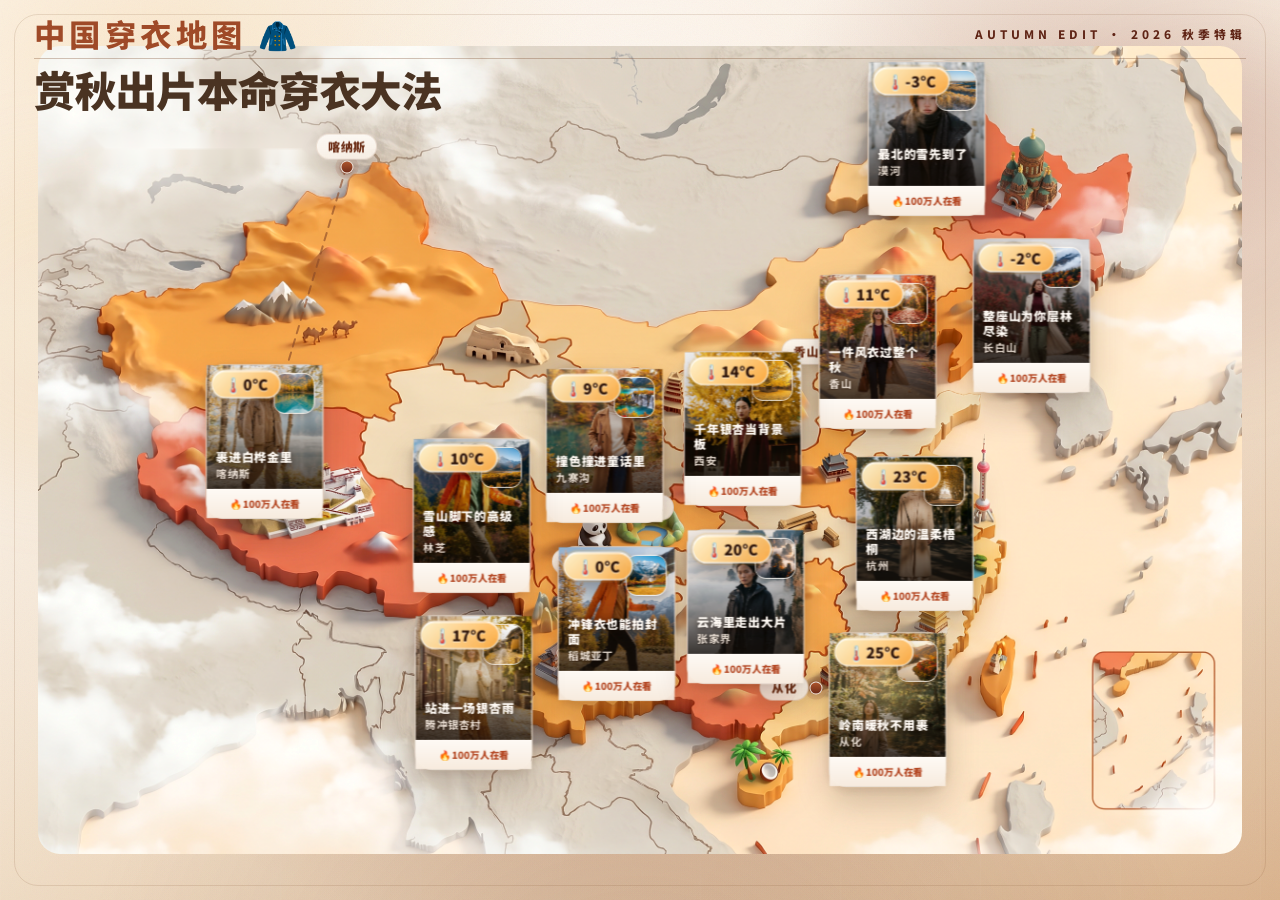
==== commit ed860f4c: "fix: reposition kanas map card Co-Authored-By: Aime <aime@bytedance.com> Change-Id: Ic509d82da65a52f" ====
--- a/200.html
+++ b/200.html
@@ -4,7 +4,7 @@
   <meta charset="UTF-8" />
   <meta name="viewport" content="width=device-width, initial-scale=1.0" />
   <title>中国穿衣地图 🧥</title>
-  <link rel="stylesheet" href="./styles.css?v=20260612-ui2" />
+  <link rel="stylesheet" href="./styles.css?v=20260612-ui4" />
 </head>
 <body>
   <main class="landing-page">
@@ -87,6 +87,6 @@
     </div>
   </section>
 
-  <script src="./app.js?v=20260612-ui3"></script>
+  <script src="./app.js?v=20260612-ui4"></script>
 </body>
 </html>
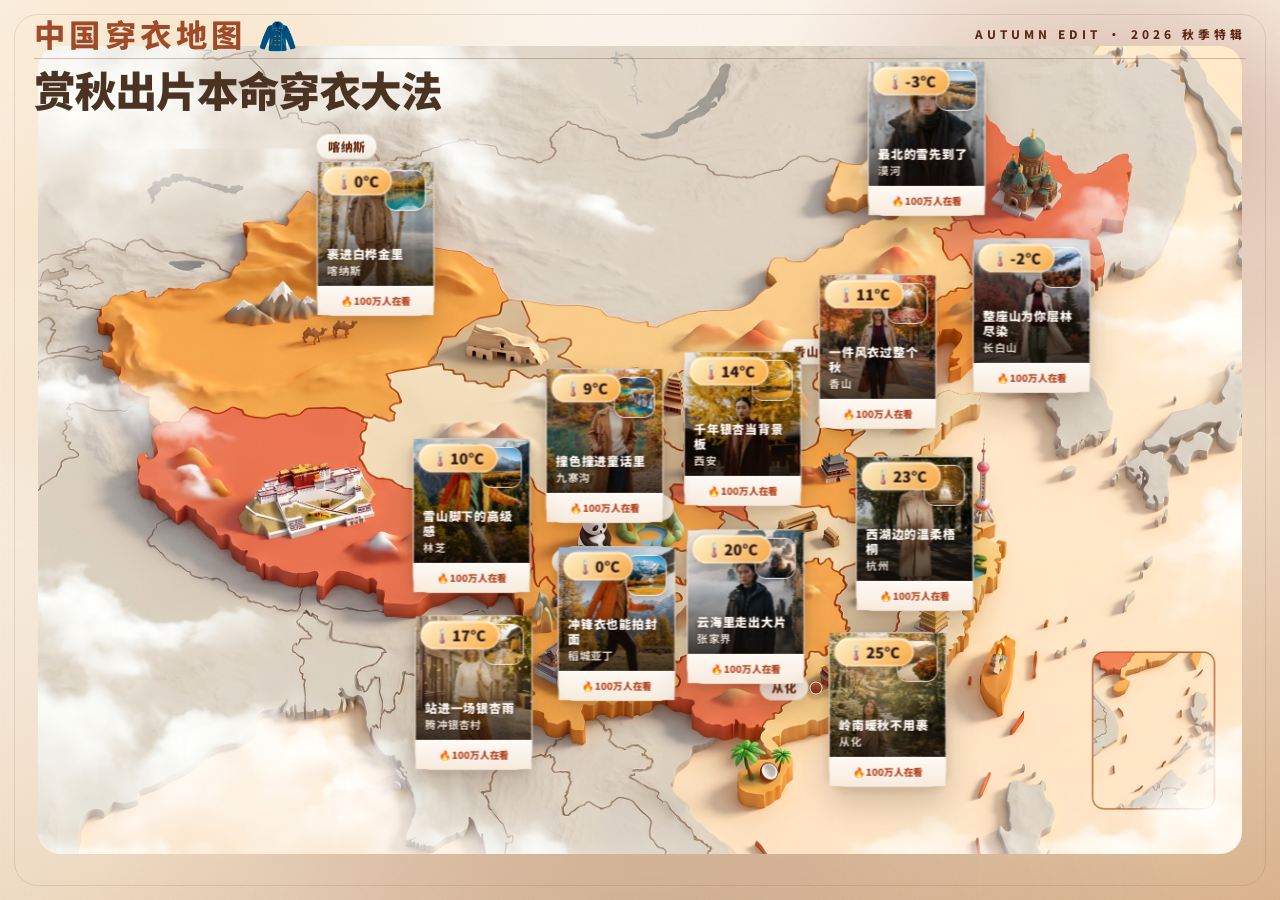
==== commit 58fd2c7f: "fix: update kanas card position and cache version Co-Authored-By: Aime <aime@bytedance.com> Change-I" ====
--- a/200.html
+++ b/200.html
@@ -4,7 +4,7 @@
   <meta charset="UTF-8" />
   <meta name="viewport" content="width=device-width, initial-scale=1.0" />
   <title>中国穿衣地图 🧥</title>
-  <link rel="stylesheet" href="./styles.css?v=20260612-ui4" />
+  <link rel="stylesheet" href="./styles.css?v=20260612-ui5" />
 </head>
 <body>
   <main class="landing-page">
@@ -87,6 +87,6 @@
     </div>
   </section>
 
-  <script src="./app.js?v=20260612-ui4"></script>
+  <script src="./app.js?v=20260612-ui5"></script>
 </body>
 </html>
--- a/styles.css
+++ b/styles.css
@@ -519,7 +519,9 @@
 .look-copy p {
   font-size: clamp(12px, 1.05vw, 14px);
   line-height: 1.35;
-  white-space: nowrap;
+  white-space: normal;
+  word-break: break-word;
+  overflow-wrap: anywhere;
 }
 .card-copy {
   padding: 4px 2px 2px 0;
@@ -691,7 +693,7 @@
   background: rgba(142, 74, 45, 0.92);
   box-shadow: 0 8px 18px rgba(60,30,14,0.32);
 }
-.look-copy { padding: 4px 4px 0; }
+.look-copy { padding: 4px 14px 0 4px; }
 
 .detail-screen {
   position: fixed;
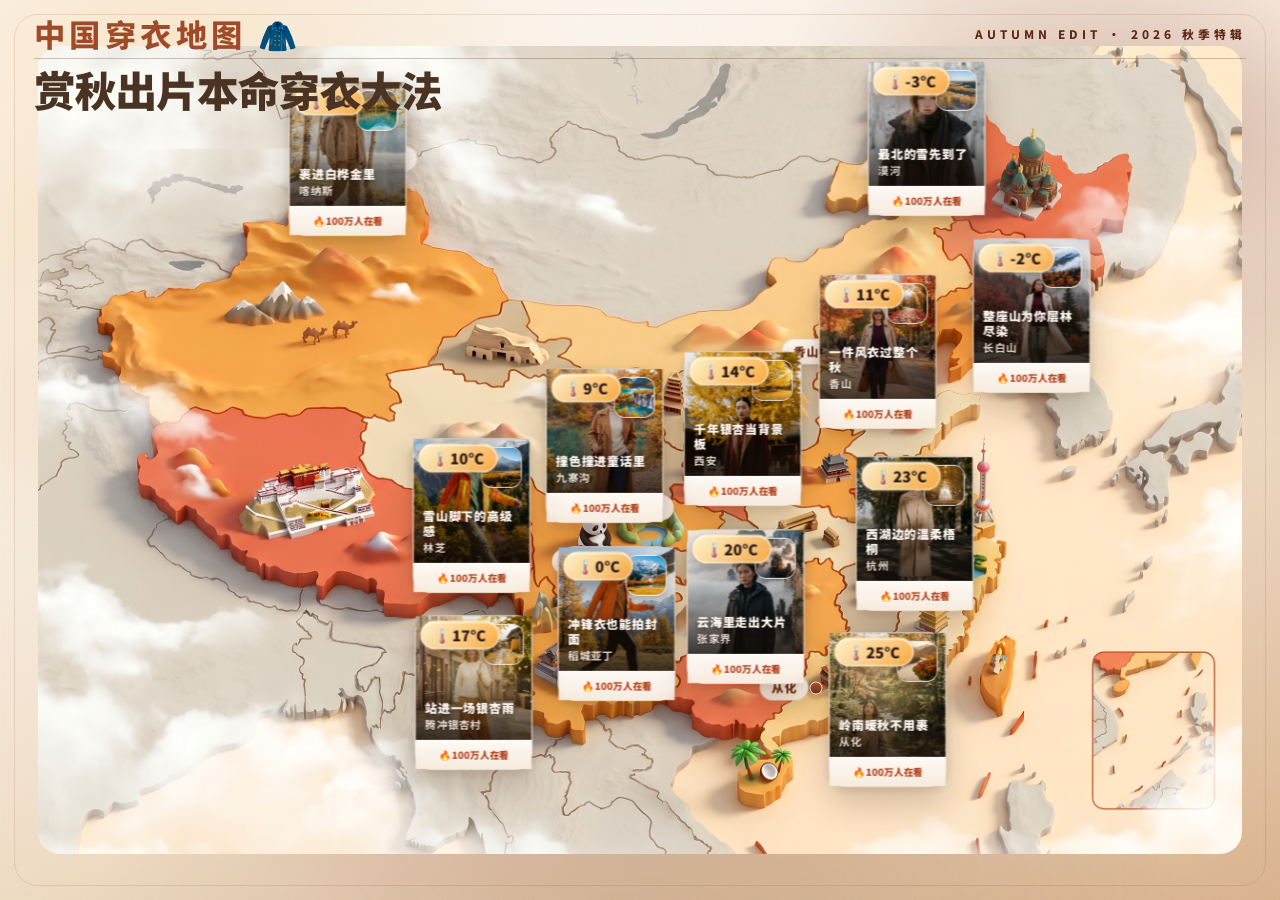
==== commit ee4fe69c: "fix: correct Kanas map coordinates Co-Authored-By: Aime <aime@bytedance.com> Change-Id: Iff5e1bd42e2" ====
--- a/200.html
+++ b/200.html
@@ -4,7 +4,7 @@
   <meta charset="UTF-8" />
   <meta name="viewport" content="width=device-width, initial-scale=1.0" />
   <title>中国穿衣地图 🧥</title>
-  <link rel="stylesheet" href="./styles.css?v=20260612-ui5" />
+  <link rel="stylesheet" href="./styles.css?v=20260612-ui6" />
 </head>
 <body>
   <main class="landing-page">
@@ -87,6 +87,6 @@
     </div>
   </section>
 
-  <script src="./app.js?v=20260612-ui5"></script>
+  <script src="./app.js?v=20260612-ui6"></script>
 </body>
 </html>
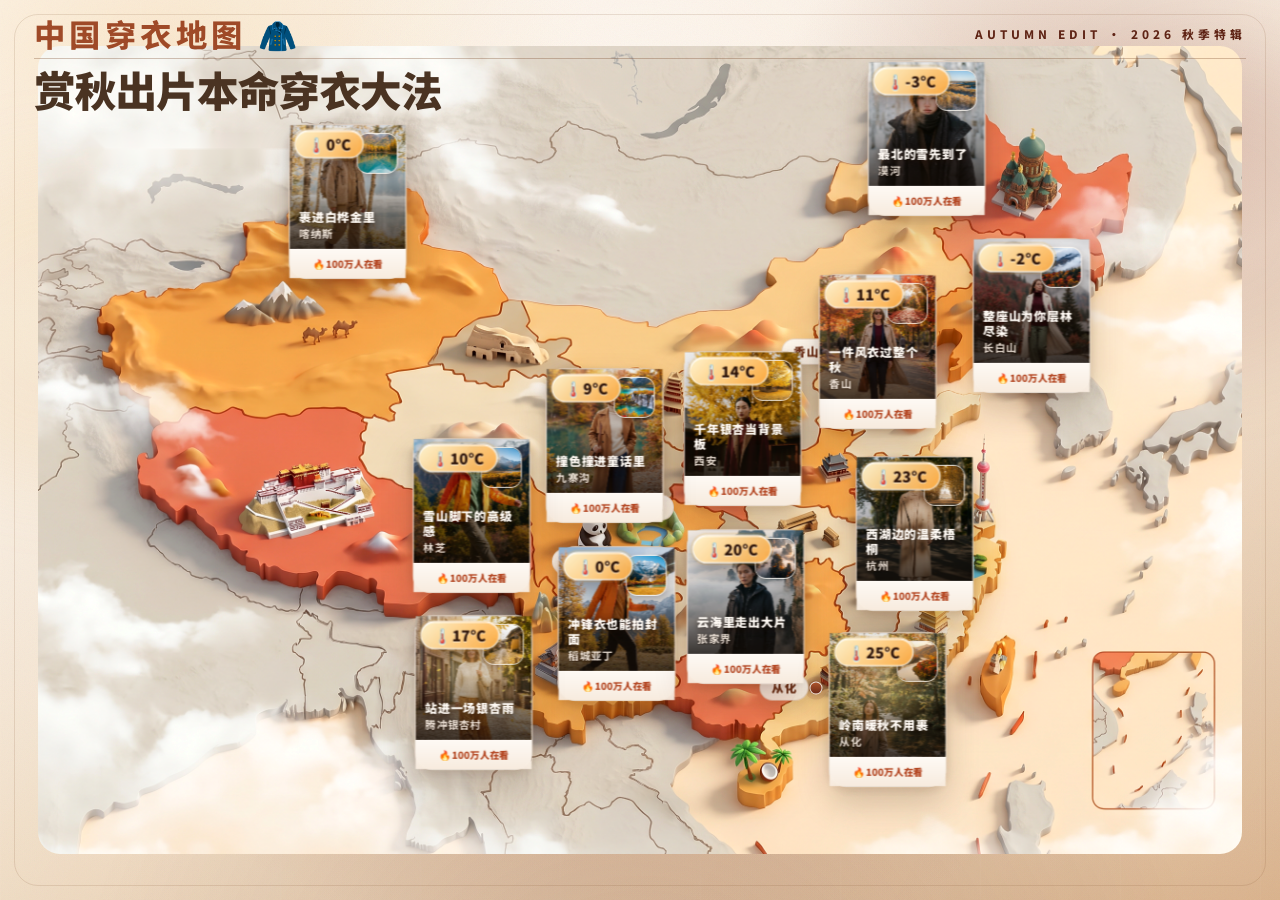
==== commit ff922e0f: "Adjust Kanas card position Co-Authored-By: Aime <aime@bytedance.com> Change-Id: Ic87162bebd151b691ad" ====
--- a/200.html
+++ b/200.html
@@ -4,7 +4,7 @@
   <meta charset="UTF-8" />
   <meta name="viewport" content="width=device-width, initial-scale=1.0" />
   <title>中国穿衣地图 🧥</title>
-  <link rel="stylesheet" href="./styles.css?v=20260612-ui6" />
+  <link rel="stylesheet" href="./styles.css?v=20260612-ui7" />
 </head>
 <body>
   <main class="landing-page">
@@ -87,6 +87,6 @@
     </div>
   </section>
 
-  <script src="./app.js?v=20260612-ui6"></script>
+  <script src="./app.js?v=20260612-ui7"></script>
 </body>
 </html>
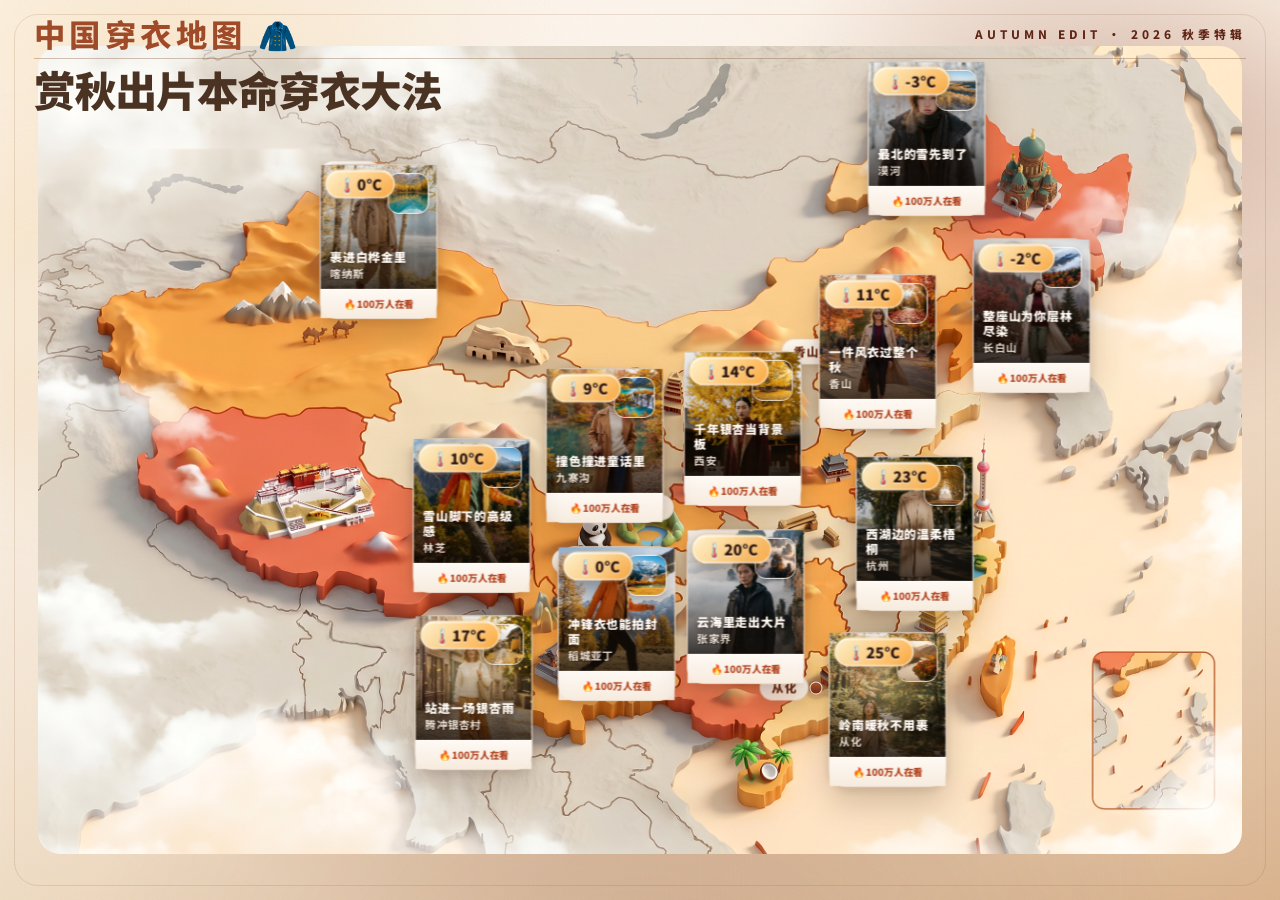
==== commit 88275443: "fix: adjust kanas card position Co-Authored-By: Aime <aime@bytedance.com> Change-Id: I346cbf79bd3ffd" ====
--- a/200.html
+++ b/200.html
@@ -4,7 +4,7 @@
   <meta charset="UTF-8" />
   <meta name="viewport" content="width=device-width, initial-scale=1.0" />
   <title>中国穿衣地图 🧥</title>
-  <link rel="stylesheet" href="./styles.css?v=20260612-ui7" />
+  <link rel="stylesheet" href="./styles.css?v=20260612-ui9" />
 </head>
 <body>
   <main class="landing-page">
@@ -87,6 +87,6 @@
     </div>
   </section>
 
-  <script src="./app.js?v=20260612-ui7"></script>
+  <script src="./app.js?v=20260612-ui9"></script>
 </body>
 </html>
